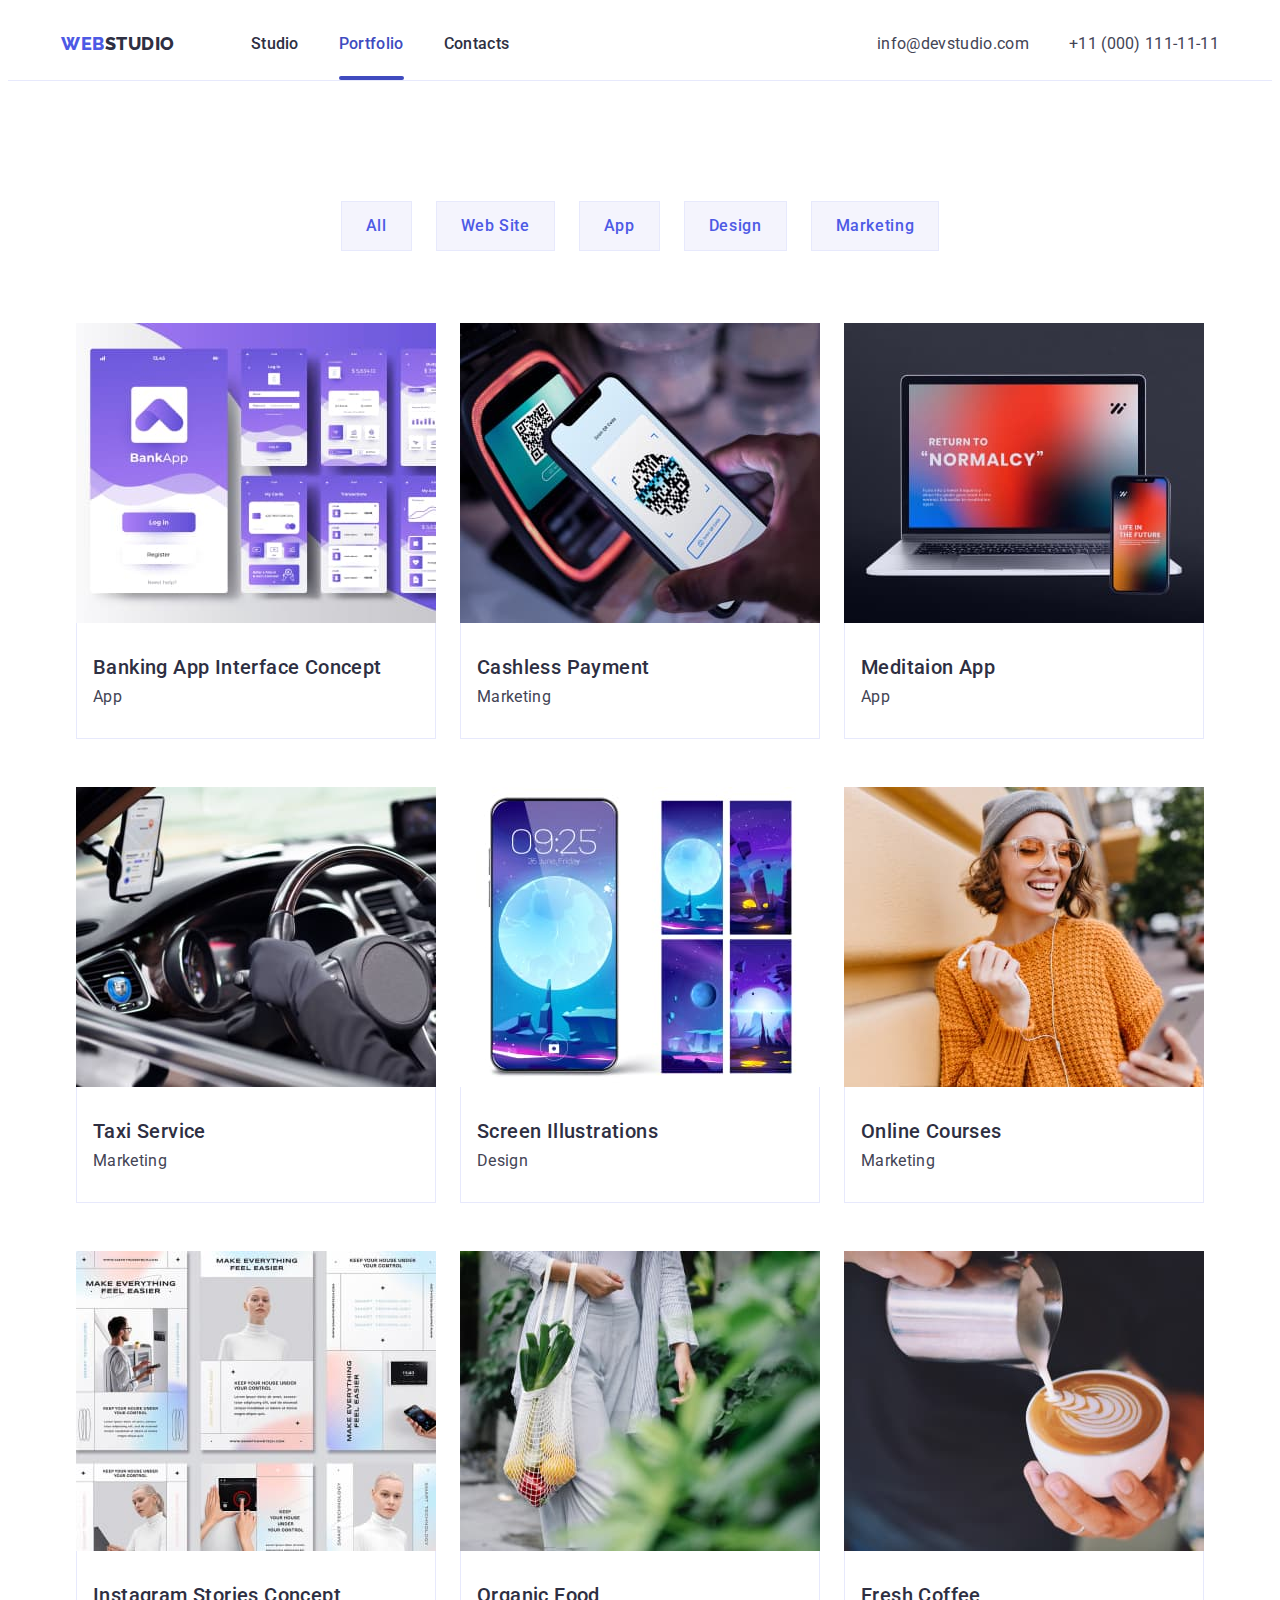
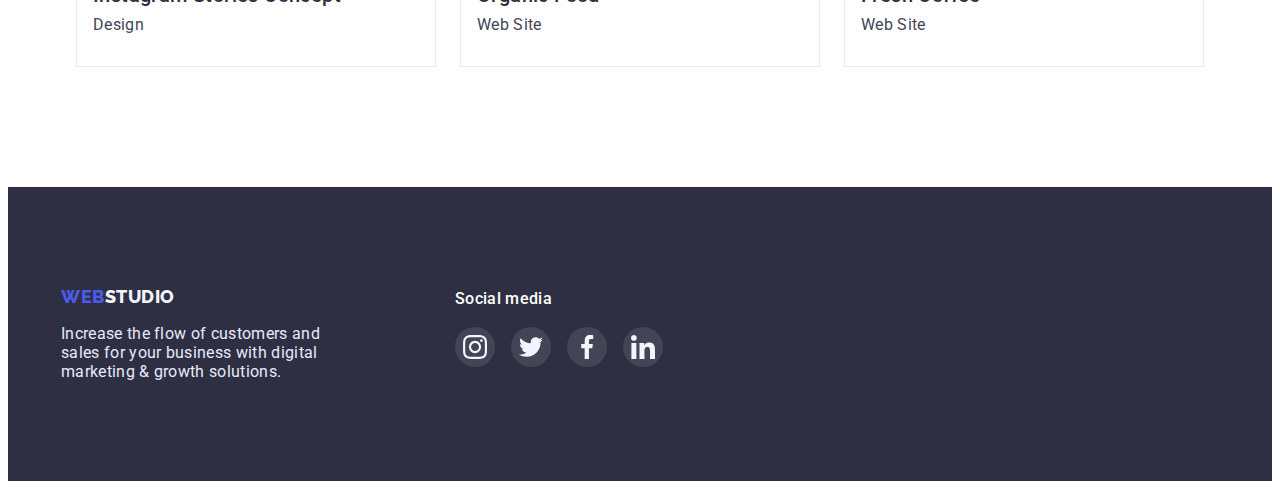
==== portfolio.html @ 9cc7fbfd "Initial commit" ====
<!DOCTYPE html>
    <html lang="en">
        <head>
            <meta charset="UTF-8">
            <meta http-equiv="X-UA-Compatible" content="IE=edge">
            <meta name="viewport" content="width=device-width, initial-scale=1.0">
            <title>Portfolio</title>
            <link rel="stylesheet" href="https://cdnjs.cloudflare.com/ajax/libs/modern-normalize/1.1.0/modern-normalize.min.css" integrity="sha512-wpPYUAdjBVSE4KJnH1VR1HeZfpl1ub8YT/NKx4PuQ5NmX2tKuGu6U/JRp5y+Y8XG2tV+wKQpNHVUX03MfMFn9Q==" crossorigin="anonymous" referrerpolicy="no-referrer">
            <link rel="preconnect" href="https://fonts.googleapis.com">
            <link rel="preconnect" href="https://fonts.gstatic.com" crossorigin>
            <link href="https://fonts.googleapis.com/css2?family=Montserrat:wght@400;700&family=Raleway:wght@800&family=Roboto:wght@400;500;700&display=swap" rel="stylesheet">
            <link rel="stylesheet" href="css/styles.css">
        </head>
    <body>
        <header class="header">
            <div class="container header-container">
            <nav class="header-navigation">
            <a class="header-logo" href="./index.html"><span>Web</span>Studio</a>
            <ul class="header-list">
        <li class="header-item item">
            <a class="header-link" href="./index.html">Studio</a>
        </li>
        <li class="header-item item">
            <a class="header-link active" href="./portfolio.html">Portfolio</a>
        </li>
        <li class="header-item item">
            <a class="header-link" href="./contacts.html">Contacts</a>
        </li>
    </ul>
    </nav>
    <address>
        <ul class="header-address">
            <li class="header-item item"> 
                <a class="header-contacts" href="mailto:info@devstudio.com">info@devstudio.com</a>
            </li>
            <li class="header-item item">
                <a class="header-contacts" href="tel:+110001111111">+11 (000) 111-11-11</a>
            </li>
        </ul>
    </address>
    </div>  
    </header>
    <main>   
        <!--Section-->
        <section class="section filter">
            <div class="container">
            <h1 class="visually-hidden">Portfolio</h1>
            <ul class="filter-list">
                <li class="filter-item item"><button type="button" class="filter-btn">All</button></li>
                <li class="filter-item item"><button type="button" class="filter-btn">Web Site</button></li>
                <li class="filter-item item"><button type="button" class="filter-btn">App</button></li>
                <li class="filter-item item"><button type="button" class="filter-btn">Design</button></li>
                <li class="filter-item item"><button type="button" class="filter-btn">Marketing</button></li>
            </ul>
            
            <ul class="portfolio-list">
            <li class="portfolio-item item">
                <article>      
                    <div class="portfolio-item-wrapper">        
                <img src="./images/portfolio/banking.jpg" alt="Banking App" width="360" height="300">
                <p class="overlay">14 Stylish and User-Friendly App Design Concepts · Task Manager App · Calorie Tracker App · Exotic Fruit Ecommerce App · Cloud Storage App</p>
                    </div> 
               <div class="portfolio">
                <h2 class="portfolio-subtitle">Banking App Interface Concept</h2>
                <p class="portfolio-text">App</p>
            </div>
            </article>
            </li>

            <li class="portfolio-item item">
                <article>
                    <div class="portfolio-item-wrapper">
                <img src="./images/portfolio/payment.jpg" alt="Cashless Payment" width="360" height="300">
                <p class="overlay">14 Stylish and User-Friendly App Design Concepts · Task Manager App · Calorie Tracker App · Exotic Fruit Ecommerce App · Cloud Storage App</p>
                    </div>
                <div class="portfolio">
                <h2 class="portfolio-subtitle">Cashless Payment</h2>
                <p class="portfolio-text">Marketing</p>
            </div>
            </article>
            </li>

            <li class="portfolio-item item">     
                <article>
                    <div class="portfolio-item-wrapper">
                <img src="./images/portfolio/meditation.jpg" alt="Meditaion App" width="360" height="300">
                <p class="overlay">14 Stylish and User-Friendly App Design Concepts · Task Manager App · Calorie Tracker App · Exotic Fruit Ecommerce App · Cloud Storage App</p>
                    </div>
                <div class="portfolio">
                    <h2 class="portfolio-subtitle">Meditaion App</h2>
                <p class="portfolio-text">App</p>
            </div>
            </article>
            </li>

            <li class="portfolio-item item">
                <article>
                    <div class="portfolio-item-wrapper">
                <img src="./images/portfolio/taxi.jpg" alt="Taxi Service" width="360" height="300">
                <p class="overlay">14 Stylish and User-Friendly App Design Concepts · Task Manager App · Calorie Tracker App · Exotic Fruit Ecommerce App · Cloud Storage App</p>
                    </div>
                <div class="portfolio">
                <h2 class="portfolio-subtitle">Taxi Service</h2>
                <p class="portfolio-text">Marketing</p>
            </div>
            </article>
            </li>

            <li class="portfolio-item item">
                <article>
                    <div class="portfolio-item-wrapper">
                <img src="./images/portfolio/screen.jpg" alt="Screen Illustrations" width="360" height="300">
                <p class="overlay">14 Stylish and User-Friendly App Design Concepts · Task Manager App · Calorie Tracker App · Exotic Fruit Ecommerce App · Cloud Storage App</p>
                    </div>
                <div class="portfolio">
                <h2 class="portfolio-subtitle">Screen Illustrations</h2>
                <p class="portfolio-text">Design</p>
            </div>
            </article>
            </li>

            <li class="portfolio-item item">
                <article>
                    <div class="portfolio-item-wrapper">
                <img src="./images/portfolio/courses.jpg" alt="Online Courses" width="360" height="300">
                <p class="overlay">14 Stylish and User-Friendly App Design Concepts · Task Manager App · Calorie Tracker App · Exotic Fruit Ecommerce App · Cloud Storage App</p>
                    </div>
                <div class="portfolio">
                <h2 class="portfolio-subtitle">Online Courses</h2>
                <p class="portfolio-text">Marketing</p>
            </div>
            </article>
            </li>

            <li class="portfolio-item item">
                <article>
                    <div class="portfolio-item-wrapper">
                <img src="./images/portfolio/instagram.jpg" alt="Instagram Stories Concept" width="360" height="300">
                <p class="overlay">14 Stylish and User-Friendly App Design Concepts · Task Manager App · Calorie Tracker App · Exotic Fruit Ecommerce App · Cloud Storage App</p>
                    </div>
                <div class="portfolio">
                <h2 class="portfolio-subtitle">Instagram Stories Concept</h2>
                <p class="portfolio-text">Design</p>
            </div>
            </article>
            </li>

            <li class="portfolio-item item">
                <article>
                    <div class="portfolio-item-wrapper">
                <img src="./images/portfolio/food.jpg" alt="Organic Food" width="360" height="300">
                <p class="overlay">14 Stylish and User-Friendly App Design Concepts · Task Manager App · Calorie Tracker App · Exotic Fruit Ecommerce App · Cloud Storage App</p>
                    </div>
                <div class="portfolio">
                <h2 class="portfolio-subtitle">Organic Food</h2>
                <p class="portfolio-text">Web Site</p>
            </div>
            </article>
            </li>

            <li class="portfolio-item item">
                <article>
                    <div class="portfolio-item-wrapper">
                <img src="./images/portfolio/coffee.jpg" alt="Fresh Coffee" width="360" height="300">
                <p class="overlay">14 Stylish and User-Friendly App Design Concepts · Task Manager App · Calorie Tracker App · Exotic Fruit Ecommerce App · Cloud Storage App</p>
                    </div>
                <div class="portfolio">
                <h2 class="portfolio-subtitle">Fresh Coffee</h2>
                <p class="portfolio-text">Web Site</p>
            </div>
            </article>
            </li>
        </ul> 
        </div>
        </section>
          
    </main>

    <footer class="footer">
        <div class="container">
            <div class="footer-content">
        <div> <a href="./index.html" class="footer-logo"><span>Web</span>Studio</a>
        <p class="footer-text">Increase the flow of customers and sales for your business with digital marketing & growth solutions.</p>
    </div>
    <div class="footer-icon">
        <h2 class="footer-icon-title">Social media</h2>
        <ul class="footer-icon-list">
            <li class="footer-icon-item">
                <a href="" class="footer-icon-link">
                    <svg width="24" height="24">
                    <use href="./images/sprite.svg#icon-instagram"></use>
                </svg>
                </a>
            </li>
            <li class="footer-icon-item">
                <a href="" class="footer-icon-link">
                    <svg width="24" height="24">
                    <use href="./images/sprite.svg#icon-twitter"></use>
                </svg>
                </a>
            </li>
            <li class="footer-icon-item">
                <a href="" class="footer-icon-link">
                    <svg width="24" height="24">
                    <use href="./images/sprite.svg#icon-facebook"></use>
                </svg>
                </a>
            </li>
            <li class="footer-icon-item">
                <a href="" class="footer-icon-link">
                    <svg width="24" height="24">
                    <use href="./images/sprite.svg#icon-linkedin"></use>
                </svg>
                </a>
            </li>
        </ul>
    </div>
    </div>
    </div>
    </footer>

    </body>
    </html>
---- css/styles.css ----
:root {
      --secondary-font: 'Raleway', sans-serif;
      --background-color: #2e2f42;
      --main-text-color: #434455;
      --logo-span-color: #4D5AE5;
      --link-hover-color: #404bbf;
      --hero-title-color:  #ffffff;
      --footer-logo-color:  #F4F4FD;
      --footer-text-color: #E7E9FC;
      --customers-color: #8E8F99;
      --footer-hover-color: #31D0AA;
    }

        h1, h2, h3, h4, h5, h6, p, ul {
          margin: 0;
          padding: 0;
        }

  

        body {
        font-family: 'Roboto', sans-serif;
        color: var(--background-color);
        }

        .item {
          list-style: none;
        }

        .container {
          max-width: 1158px;
          margin-right: auto;
          margin-left: auto;
          padding: 0 15px;
        }
    
        .visually-hidden {
            position: absolute;
            width: 1px;
            height: 1px;
            margin: -1px;
            border: 0;
            padding: 0;
            white-space: nowrap;
            clip-path: inset(100%);
            clip: rect(0 0 0 0);
            overflow: hidden;
          }

          img {
            display: block;
            min-width: 100%;
            height: auto;
          }

          .header {
            padding: 24px 0;
            border-bottom: 1px solid var(--footer-text-color);
          }
      
          .header-logo {          
            font-family: "Raleway", sans-serif;
            font-weight: 800;
            font-size: 18px;
            line-height: 1.33;
            letter-spacing: 0.03em;
            text-decoration: none;
            text-transform: uppercase;
            color: var(--background-color);
            margin-right: 76px;
          }

          .header-logo span {
            color: var(--logo-span-color);
          }

          .header-container{
            display: flex;
            justify-content: space-between;
          }

          .header-navigation {
            display: flex;
            align-items: center;
          }

          .header-list {
            display: flex;
            gap: 40px;
          }

          .header-link:active {
            color: var(--link-hover-color);
            text-decoration: underline;
          }

          .header-link {
            font-weight: 500;
            font-size: 16px;
            line-height: 1.5;
            letter-spacing: 0.02em;
            text-decoration: none;
            color: var(--background-color);   
            position: relative;     
            transition: color 250ms cubic-bezier(0.4, 0, 0.2, 1);  
          }

          .header-link.active::after {
            content: "";
            width: 100%;
            height: 4px;
            background-color: var(--link-hover-color);
            position: absolute;
            left: 0;
            top: 42px;
            border-radius: 2px;
            display: block;
          }

          .header-link.active {
            color: var(--link-hover-color);
          }

          .header-link:hover,
          .header-link:focus {
            color: var(--link-hover-color);
            text-decoration: underline;
          }

          .header-address {
            display: flex;
            gap: 40px;
          }

          .header-contacts {
            font-size: 16px;
            line-height: 1.5;
            letter-spacing: 0.02em;
            text-decoration: none;
            font-style: normal;
            align-items: center;
            color: var(--main-text-color);
            transition: color 250ms cubic-bezier(0.4, 0, 0.2, 1);
          }

          .header-contacts:active {
            color: var(--link-hover-color);
          }

          .header-contacts:hover,
          .header-contacts:focus {
            color: var(--link-hover-color);
          }

          .hero {
            background-color: var(--background-color);
            padding: 188px 0;
            max-width: 1440px;
            margin-left: auto;
            margin-right: auto;
            background-size: auto;
            background-position: center;
            background-repeat: no-repeat;
            background-image: linear-gradient(rgba(46, 47, 66, 0.7), rgba(46, 47, 66, 0.7)), url(../images/people-office.jpg);
          }

          .hero-container {
            display: flex;
            flex-direction: column;
            align-items: center;
          }

          .hero-title {
            font-size: 56px;
            line-height: 1.07;
            letter-spacing: 0.02em;
            color: var(--hero-title-color);
            max-width: 496px;
            margin-bottom: 48px;
            text-align: center;
          }

          .hero-btn {
            font-family: inherit;
            font-weight: 500;
            font-size: 16px;
            line-height: 1.5;
            display: flex;
            align-items: center;
            letter-spacing: 0.04em;
            background-color: var(--logo-span-color);
            color: var(--hero-title-color);
            box-shadow: 0px 4px 4px rgba(0, 0, 0, 0.15);
            border-radius: 4px;
            border: transparent;
            min-width: 169px;
            padding: 16px 32px;
            transition: background-color 250ms cubic-bezier(0.4, 0, 0.2, 1);
            cursor: pointer;
          }

          .hero-btn:hover,
          .hero-btn:focus {
            background-color: var(--link-hover-color);
          }

          .section {
            padding: 120px 0;
          }

          .advantages {
           padding-bottom: 0;
          }

          .advantages-icon {
            height: 112px;
            background-color: var(--footer-logo-color);
            display: flex;
            align-items: center;
            justify-content: center;
            border-radius: 4px;
          }

          .advantages-list {
            display: flex;
            gap: 24px;
            flex-wrap: wrap;
          }

          .advantages-subtitle {
            font-weight: 500;
            font-size: 20px;
            line-height: 1.2;
            letter-spacing: 0.02em;
            margin-bottom: 8px; 
            margin-top: 8px;          
          }

          .advantages-item {
            flex-basis: calc((100% - 72px) / 4);
          }

          .advantages-text {
            font-size: 16px;
            line-height: 1.5;
            letter-spacing: 0.02em;
            color: var(--main-text-color);
            width: 264px;
            height: 72px;
          }

          .doing {

          }

          .doing-title {
            font-size: 36px;
            line-height: 1.11;
            letter-spacing: 0.02em;
            text-transform: capitalize;
            text-align: center;
            padding-top: 12px;
            padding-bottom: 72px;
          }
            
          .doing-list {
            display: flex;
            gap: 24px;
            flex-wrap: wrap;
          }
    
          .doing-item {
            flex-basis: calc((100% - 48px) / 3);
          }

          .team {
            background: var(--footer-logo-color);
          }

          .team-title {
            font-size: 36px;
            line-height: 1.11;
            letter-spacing: 0.02em;
            text-transform: capitalize;
            text-align: center;
            margin-bottom: 72px;
          }

          .team-list {
            display: flex;
            gap: 24px;
            flex-wrap: wrap;
          }

          .team-item {
            background: var(--hero-title-color);
            border-radius: 0px 0px 4px 4px;
            flex-basis: calc((100% - 72px) / 4);
            padding-bottom: 32px;
            box-shadow: 0px 1px 6px rgba(46, 47, 66, 0.08), 0px 1px 1px rgba(46, 47, 66, 0.16), 0px 2px 1px rgba(46, 47, 66, 0.08);
          }

          .team-social-list {
            display: flex;
            gap: 24px;
            justify-content: center;
            flex-wrap: wrap;
          }

          .team-social-item {
            width: 40px;
            height: 40px;
            list-style: none;
          }
          
          .team-social-link {
            display: flex;
            justify-content: center;
            align-items: center;
            width: 100%;
            height: 100%;
            border-radius: 50%;
            background-color: var(--logo-span-color);
            background-repeat: no-repeat;
            fill: var(--footer-logo-color);
            transition: background-color 250ms cubic-bezier(0.4, 0, 0.2, 1);
          }

          .team-social-link:hover,
          .team-social-link:focus {
            background-color: var(--link-hover-color);
          }

          .team-subtitle {
            font-weight: 500;
            font-size: 20px;
            line-height: 1.2;
            text-align: center;
            letter-spacing: 0.02em;
            margin-bottom: 8px;
            padding-top: 32px;
          }

          .team-text {
            font-size: 16px;
            line-height: 1.5;
            text-align: center;
            letter-spacing: 0.02em;
            color: var(--main-text-color);
            padding-bottom: 8px;
          }

          /* Customers */
          .customers {
            padding: 130px 0 120px;
          }

          .customers-title {
            font-style: normal;
            font-weight: 700;
            font-size: 36px;
            line-height: 1.11;
            text-align: center;
            letter-spacing: 0.02em;
            text-transform: capitalize;
            margin-bottom: 72px;
          }
          .customers-list {
            display: flex;
            flex-wrap: wrap;
            gap: 24px;
          }
          
          .customers-item {
            list-style: none;
          }

          .customers-link {
            display: flex;
            justify-content: center;
            align-items: center;
            border: 1px solid var(--customers-color);
            color: var(--customers-color);
            border-radius: 4px;
            width: 168px;
            height: 88px;
            transition: color 250ms cubic-bezier(0.4, 0, 0.2, 1);
          }

         .customers-link:hover,
         .customers-link:focus {
          color: var(--link-hover-color);
          border: 1px solid var(--link-hover-color);
         }

          .customers-icon {
            fill: currentColor;
          }

          /* Portfolio */
          .filter-list {
            display: flex;
            gap: 24px;
            margin-bottom: 72px;
            justify-content: center;
            flex-wrap: wrap;   
          }

          .filter-btn {
            font-family: inherit;
            font-weight: 500;
            font-size: 16px;
            line-height: 1.5;
            letter-spacing: 0.04em;
            color: var(--logo-span-color);
            background-color: var(--footer-logo-color);
            border: 1px solid var(--footer-text-color);
            min-width: 69px;
            padding: 12px 24px;
            cursor: pointer;
          }

          .filter-btn:hover,
          .filter-btn:focus {
            color: var(--hero-title-color);
            background-color: var(--link-hover-color);
            box-shadow: 0 3px 1px rgba(0, 0, 0, 0.1), 0 2px 1px rgba(0, 0, 0, 0.08), 0 2px 2px rgba(0, 0, 0, 0.12);
          }

          .portfolio {
            border: 1px solid #e7e9fc;
            border-top: 0;
            padding: 32px 16px;
          }


          .portfolio-list {
            display: flex;
            flex-wrap: wrap;
            gap: 48px 24px;
            justify-content: center;
          }

          .portfolio-list > .portfolio-item {
            flex-basis: calc((100% - 48px) / 3);
          }

          .portfolio-item:hover,
          .portfolio-item:focus {
            cursor: pointer;
            box-shadow: 0 1px 6px rgba(46, 47, 66, 0.08), 0 1px 1px rgba(46, 47, 66, 0.16), 0 2px 1px rgba(47, 46, 66, 0.08);
          }

          .portfolio-subtitle {
            font-weight: 500;
            font-size: 20px;
            line-height: 1.2;
            letter-spacing: 0.02em;
            color: var(--background-color);
            margin-bottom: 8px;
          }

          .portfolio-text {
            font-size: 16px;
            line-height: 1,5;
            letter-spacing: 0.02em;
            color: var(--main-text-color);
          }

          .portfolio-text:active {
            color: var(--link-hover-color);
            text-decoration: underline;
          }
     
            
          .portfolio-item-wrapper {
            position: relative;
            overflow: hidden;
          }

          .portfolio-item {
            max-width: 360px;
            background-color: var(--hero-title-color);
            transition: box-shadow 250ms cubic-bezier(0.4, 0, 0.2, 1);
            overflow: hidden;
          }

          .overlay {
           position: absolute;
           top: 0;
           left: 0;
           width: 100%;
           height: 100%;
           padding: 40px 32px;
           color: var(--footer-logo-color);
           background-color: var(--logo-span-color);
           transition: transform 250ms cubic-bezier(0.4, 0, 0.2, 1);
           transform: translateY(100%);
           overflow: auto;
          
          }

          .portfolio-item:hover .overlay {
            transform: translateY(0);
          }

          /* Footer */
          .footer-content {
            display: flex;
          }

          .footer {
            background: var(--background-color);
            padding: 100px 0;
          }
          
          .footer-logo {
            color: var(--footer-logo-color);
            font-family: var(--secondary-font);
            font-weight: 800;
            font-size: 18px;
            line-height: 1.16;
            letter-spacing: 0.03em;
            text-transform: uppercase;
            text-decoration: none;
          }

          .footer-logo span {
            color: var(--logo-span-color);
          }

          .footer-text {
            font-size: 16px;
            line-height: 1,5;
            letter-spacing: 0.02em;
            color: var(--footer-text-color);
            width: 274px;
            margin-top: 16px;
            margin-right: 120px;   
          }

          .footer-icon-title {
            font-weight: 500;
            font-size: 16px;
            line-height: 1.5;
            letter-spacing: 0.02em;
            color: var(--hero-title-color);
            margin-bottom: 16px;
          }

          .footer-icon-list {
            display: flex;
            flex-wrap: wrap;
            gap: 16px;
          }

          .footer-icon-item {
            width: 40px;
            height: 40px;
            list-style: none;
          }

          .footer-icon-link {
            width: 100%;
            height: 100%;
            border-radius: 50%;
            background-color: rgba(255, 255, 255, 0.1);
            display: flex;
            justify-content: center;
            align-items: center;
            fill: var(--footer-logo-color);
            transition: background-color 250ms cubic-bezier(0.4, 0, 0.2, 1);
          }

          .footer-icon-link:hover,
          .footer-icon-link:focus {
            background-color: var(--footer-hover-color);
          }
          
          .backdrop {
            position: fixed;
            top: 0px;
            left: 0px;
            width: 100%;
            height: 100%;
            background-color: rgba(46, 47, 66, 0.4); 
            transition: opacity 250ms cubic-bezier(0.4, 0, 0.2, 1), visibility 250ms cubic-bezier(0.4, 0, 0.2, 1);
          }


          .modal {
            position: absolute;
            top: 50%;
            left: 50%;
            max-width: 408px;
            max-height: 576px;
            width: 100%;
            height: 100%;
            background-color: #fcfcfc;
            box-shadow: 0px 1px 1px rgba(0, 0, 0, 0.14), 0px 1px 3px rgba(0, 0, 0, 0.12), 0px 2px 1px rgba(0, 0, 0, 0.2);
            border-radius: 4px;
            transition: transform 250ms cubic-bezier(0.4, 0, 0.2, 1);
            transform: translate(-50%, -50%);
            overflow: auto;
          }

          .modal-close-btn {
            position: absolute;
            top: 24px;
            right: 24px;
            display: flex;
            justify-content: center;
            align-items: center;
            margin-left: auto;
            width: 24px;
            height: 24px;
            background-color: var(--footer-text-color);
            border: 1px solid rgba(0, 0, 0, 0.1);
            border-radius: 50%;
            cursor: pointer;
            transition: background-color 250ms cubic-bezier(0.4, 0, 0.2, 1), fill 250ms cubic-bezier(0.4, 0, 0.2, 1);
          }

          .close-modal-icon {
            fill: var(--background-color);
          }

          .modal-close-btn:hover,
          .modal-close-btn:focus {
            background-color: var(--link-hover-color);
          }

          .modal-close-btn:hover,
          .modal-close-btn:focus .close-modal-icon {
            fill: var(--hero-title-color);
          }

          .is-hidden {
            visibility: hidden;
            pointer-events: none;
            opacity: 0;
          }

          .backdrop.is-hidden .modal {
            transform: translate(-50%, -50%) scale(0.2);
          }
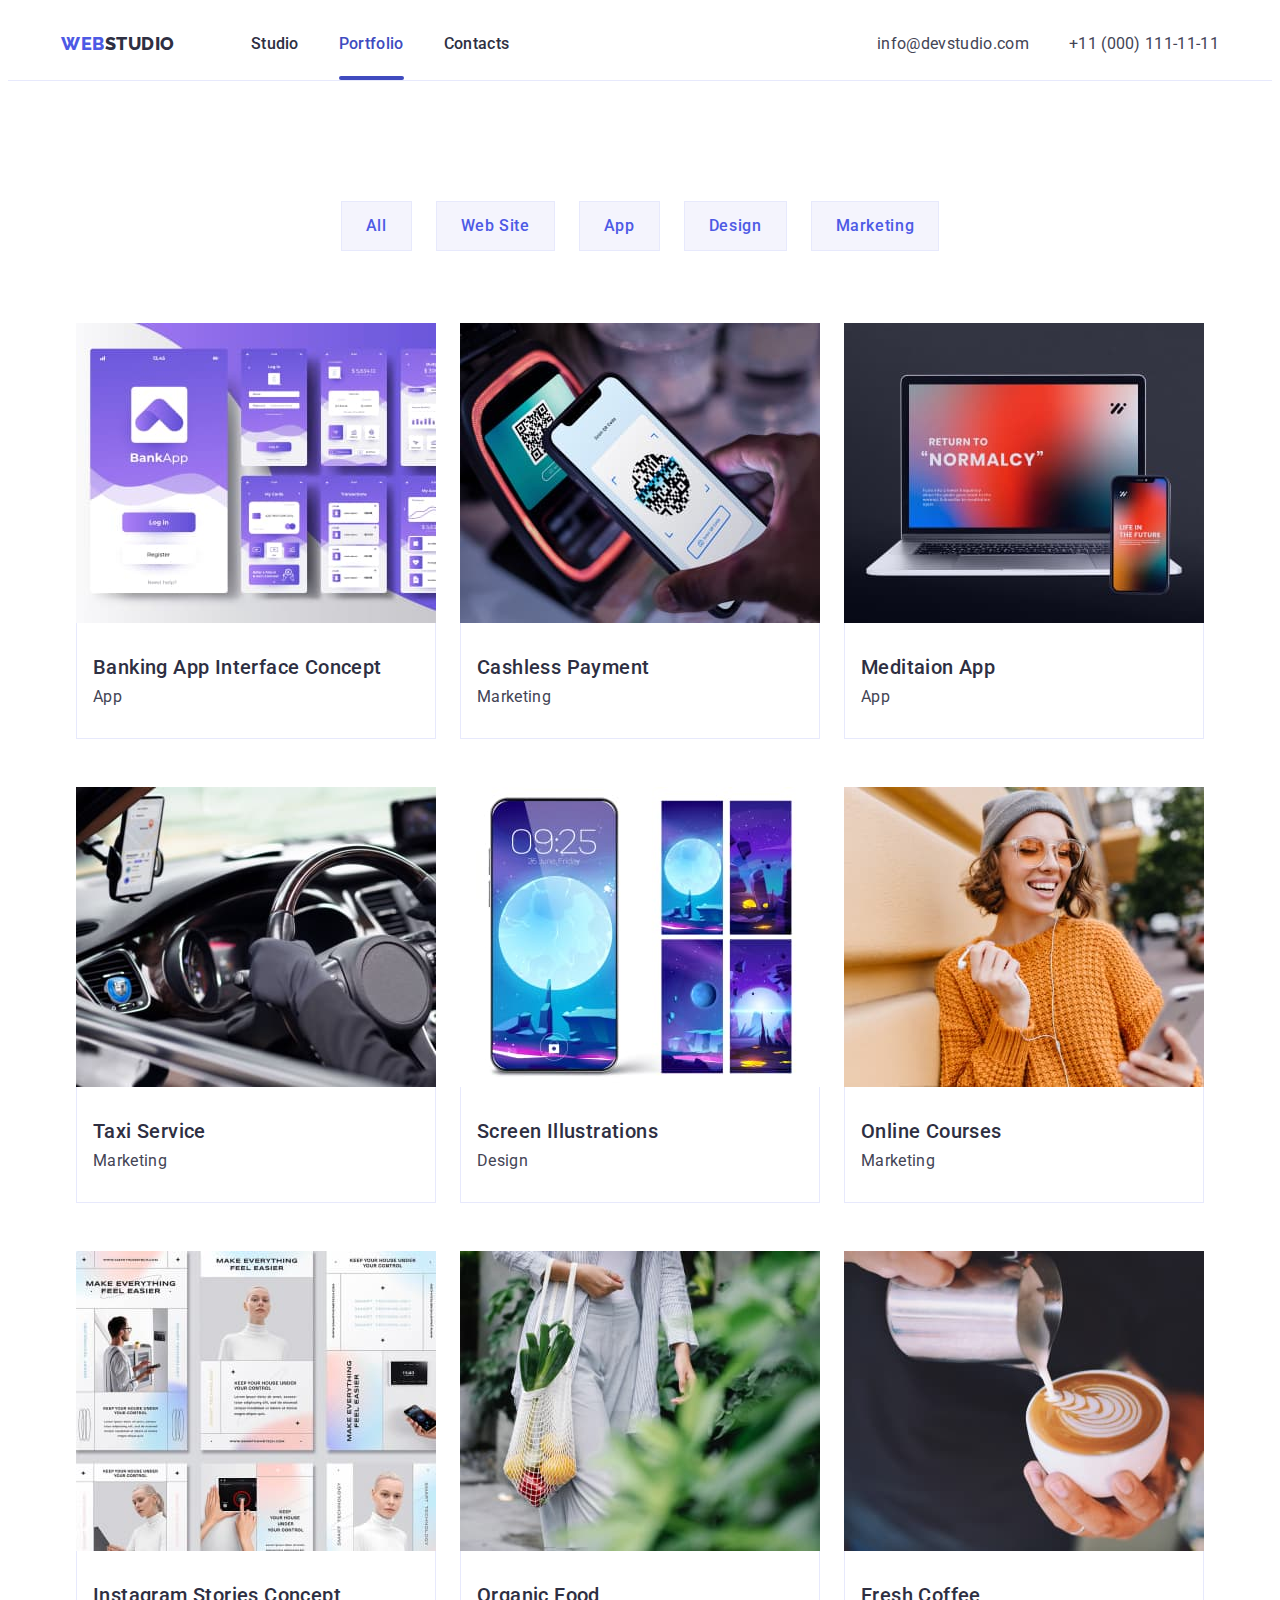
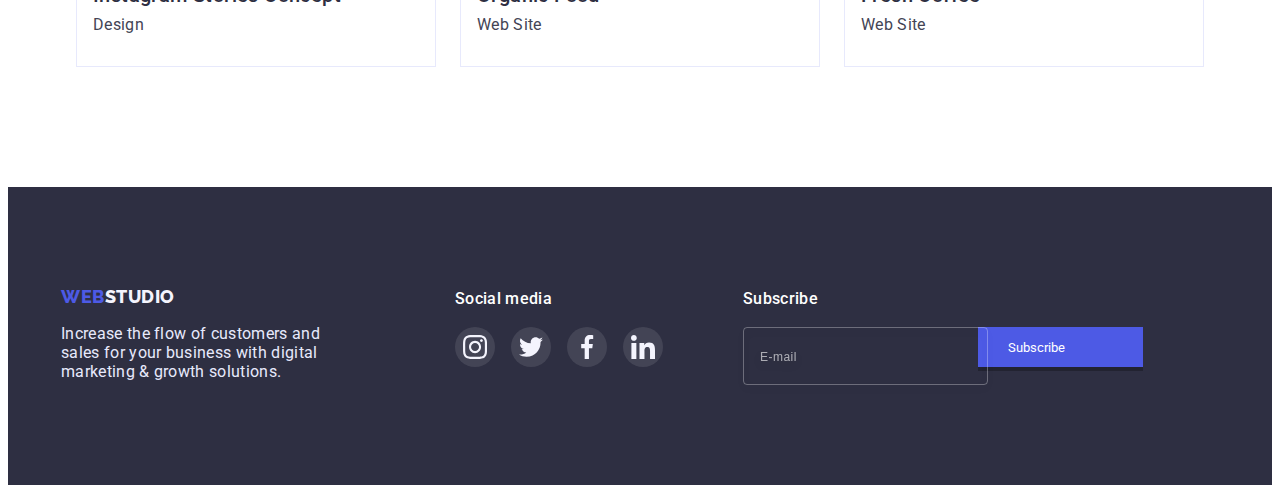
==== commit e93a5768: "hw-06" ====
--- a/portfolio.html
+++ b/portfolio.html
@@ -215,6 +215,19 @@
             </li>
         </ul>
     </div>
+    <div class="footer-form">    
+        <p class="footer-form-title">Subscribe</p>
+        <form class="footer-form-contact">
+            <label>
+        <input type="email" name="email" class="footer-form-input" placeholder="E-mail" autocomplete="off"/>
+        </label>
+        <button type="submit" class="footer-form-btn">Subscribe
+            <svg class="footer-form-icon" width="24" height="24">
+                <use href="./images/sprite.svg#icon-icon-send"></use>
+            </svg>
+        </button>
+    </form>
+        </div> 
     </div>
     </div>
     </footer>
--- a/css/styles.css
+++ b/css/styles.css
@@ -576,6 +576,67 @@
           .footer-icon-link:focus {
             background-color: var(--footer-hover-color);
           }
+
+          .footer-form {
+          margin-left: 80px;
+          }
+
+          .footer-form-contact {
+            display: flex;
+            gap: 24px;
+          }
+
+          .footer-form-title {
+            font-weight: 500;
+            font-size: 16px;
+            line-height: 1.5;
+            letter-spacing: 0.02em;
+            color: var(--hero-title-color);
+            margin-bottom: 16px; 
+          }
+
+          .footer-form-input {
+            color: #ffffff;
+            background-color: inherit;
+            width: 100%;
+            height: 40px;
+            border: 1px solid rgba(255, 255, 255, 0.3);
+            filter: drop-shadow(0px 4px 4px rgba(0, 0, 0, 0.15));
+            border-radius: 4px;
+            padding: 8px 16px;
+          }
+
+          .footer-form-input::placeholder {
+            font-weight: 400px;
+            font-size: 12px;
+            line-height: 2;
+            letter-spacing: 0.04em;
+            color: rgba(255, 255, 255, 0.6);
+          }
+      
+          .footer-form-btn {
+            font-family: inherit;
+            display: flex;
+            justify-content: center;
+            align-items: center;
+            padding: 8px 24px;
+            gap: 24px;
+            cursor: pointer;
+            background-color: var(--logo-span-color);
+            color: var(--hero-title-color);
+            box-shadow: 0px 4px rgba(0, 0, 0, 0.25);
+            border: none;
+            min-width: 165px;
+            max-height: 40px;
+            transition: background-color 250ms cubic-bezier(0.4, 0, 0.2, 1);;         
+          }
+
+          .footer-form-btn:hover,
+          .footer-form-btn:focus {
+            background-color: var(--link-hover-color);
+          }
+
+          /*Modal*/
           
           .backdrop {
             position: fixed;
@@ -605,12 +666,11 @@
           }
 
           .modal-close-btn {
-            position: absolute;
-            top: 24px;
+            position: relative;
+            margin-top: 24px;
+            margin-right: 24px;
             right: 24px;
-            display: flex;
-            justify-content: center;
-            align-items: center;
+            display: block;
             margin-left: auto;
             width: 24px;
             height: 24px;
@@ -619,6 +679,7 @@
             border-radius: 50%;
             cursor: pointer;
             transition: background-color 250ms cubic-bezier(0.4, 0, 0.2, 1), fill 250ms cubic-bezier(0.4, 0, 0.2, 1);
+            color: var(--background-color);
           }
 
           .close-modal-icon {
@@ -645,6 +706,157 @@
             transform: translate(-50%, -50%) scale(0.2);
           }
             
+          .modal-title {
+            font-weight: 500;
+            font-size: 16px;
+            line-height: 1.5;
+            text-align: center;
+            letter-spacing: 0.02em;
+            margin-bottom: 16px;
+            color: var(--background-color);
+          }
+
+          .form-label {
+            font-weight: 400;
+            font-size: 12px;
+            line-height: 1.17;
+            letter-spacing: 0.04em;
+            color: var(--customers-color);
+          }
+
+          .modal-form {
+            display: block;
+            margin-left: 24px;
+          }
+
+          .form-input {
+            width: 360px;
+            height: 40px;
+            border-radius: 4px;
+            opacity: 0.2;
+            padding: 14px 19px;
+            padding-left: 38px;
+            outline: transparent;
+          }
+
+          .form-input:focus {
+            border-color: var(--logo-span-color);
+            opacity: 1;
+          }
+
+          .form-input:focus + .form-img {
+            fill: var(--logo-span-color);
+          }
+
+          .form-img {
+            position: absolute;
+            left: 16px;
+            top: 50%;
+            transform: translateY(-50%);
+          }
+
+          .modal-icon {
+           position: relative;   
+           margin-bottom: 8px;        
+          }
+
+          .form-textarea {
+            width: 360px; 
+            min-height: 120px;  
+            border: 1px solid rgba(33, 33, 33, 0.2);
+            border-radius: 4px;
+            padding: 8px 16px;
+            resize: none;
+            outline: transparent;
+          }
+
+          .form-textarea::placeholder {
+            font-weight: 400;
+            font-size: 12px;
+            line-height: 1.17;
+            letter-spacing: 0.04em;
+            color: rgba(117, 117, 117, 0.5);
+          }
+
+          .form-textarea:focus {
+            opacity: 1;
+            border-color: var(--link-hover-color);
+          }
+
+          .form-checkbox {
+            margin-top: 24px;
+          }
+
+          .modal-form-checkbox {
+            width: 16px;
+            height: 16px;
+            border-radius: 2px;
+            margin-right: 8px;
+            border: 1px solid var(--background-color);
+          }
+
+          .form-label-checkbox {
+            font-weight: 400;
+            font-size: 12px;
+            line-height: 1.33;
+            letter-spacing: 0.04em;
+          }
+
+          .form-checkbox:checked + .form-label-checkbox {
+            fill: var(--footer-logo-color);
+            background-color: var(--link-hover-color);
+            border: 1px solid var(--link-hover-color);
+          }
+
+          .fotm-checkbox:checked + .form-label-checkbox::before {
+            background-color: var(--link-hover-color);
+            border: 1px solid var(--link-hover-color);
+          }
+
+          .checkbox-policy {
+            width: 338px;
+            height: 16px;
+            font-weight: 400;
+            font-size: 12px;
+            line-height: 1.33;
+            letter-spacing: 0.04em;
+            color: #757575;
+          }
+
+          .checkbox-link {
+            color: var(--logo-span-color);
+          }
+
+          .form-btn {
+            min-width: 169px;
+            height: 56px;
+            background-color: var(--logo-span-color);
+            box-shadow: 0px 4px 4px rgba(0, 0, 0, 0.15);
+            border-radius: 4px;
+            cursor: pointer;
+            border: none;
+            padding: 16px 32px;
+            font-weight: 500;
+            font-size: 16px;
+            line-height: 1.5;
+            display: block;
+            text-align: center;
+            margin-left: auto;
+            margin-right: auto;
+            letter-spacing: 0.04em;
+            color: var(--hero-title-color);
+            margin-top: 24px;
+          }
+
+
+          
+
+
+
+
+
+
+
 
 
 
